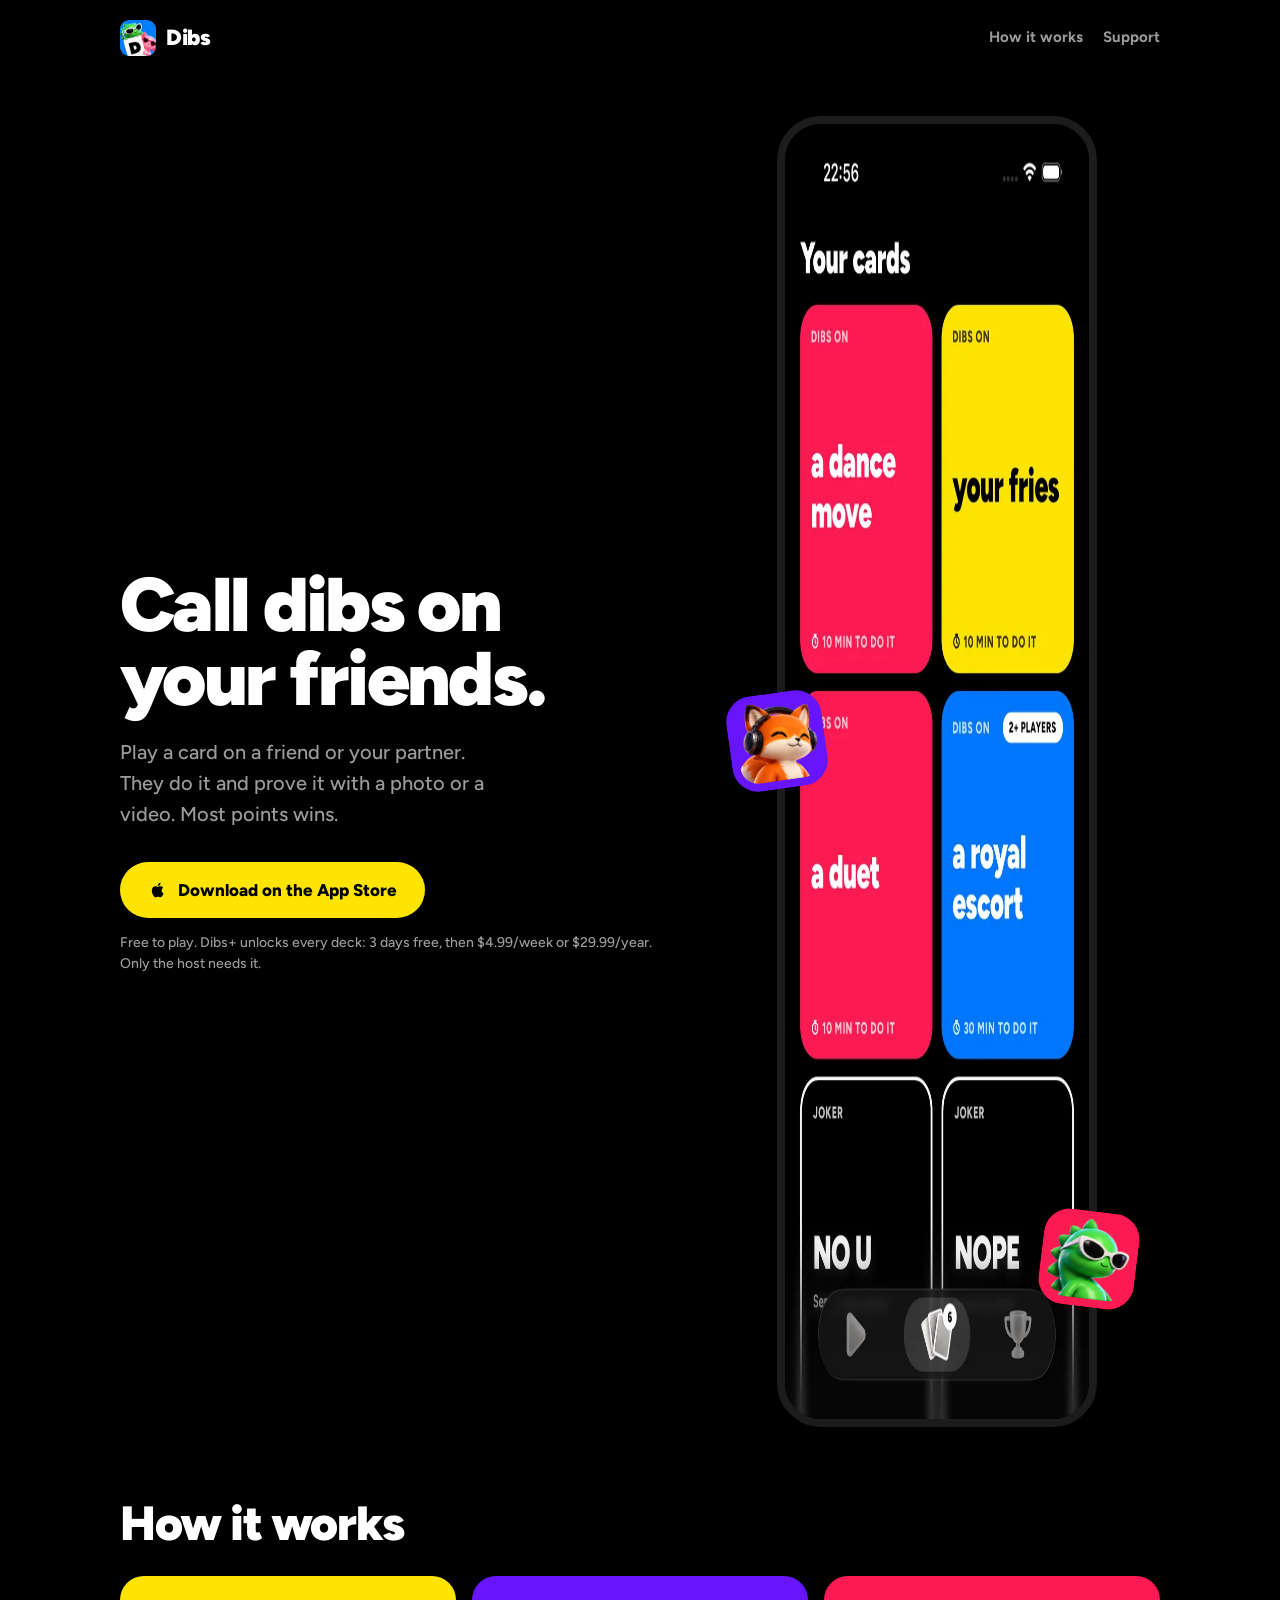
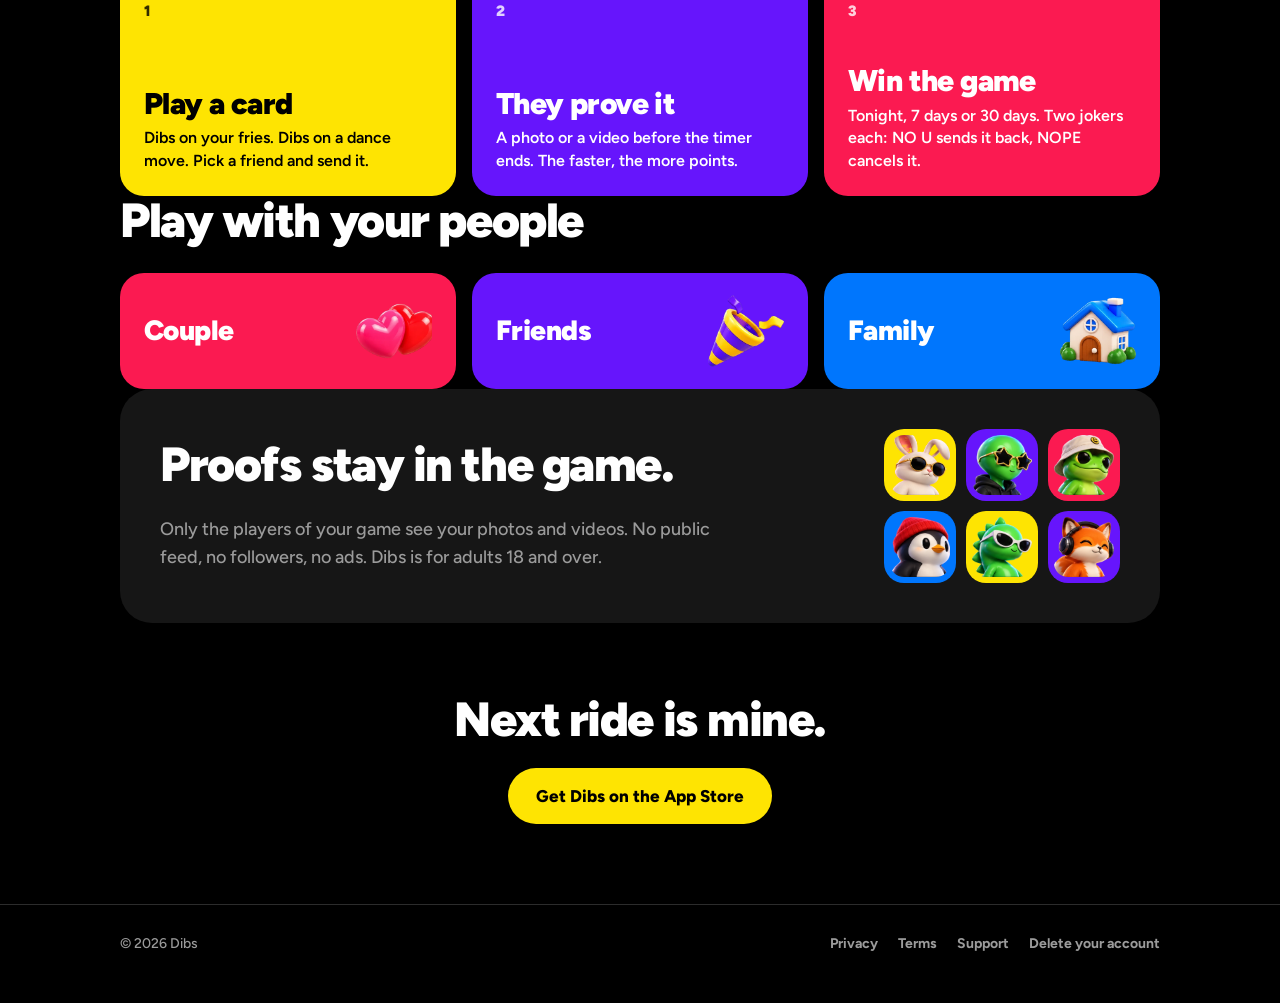
==== index.html @ 513043ce "fix: textes alignés sur l'app (âge, signalement, restauration, prix Dibs+)" ====
<!doctype html>
<html lang="en">
<head>
<meta charset="utf-8">
<meta name="viewport" content="width=device-width, initial-scale=1">
<title>Dibs: call dibs on your friends</title>
<meta name="description" content="Dibs is a card game you play on your friends or your partner. Play a card, they do it and prove it with a photo or a video. Most points wins.">
<meta property="og:title" content="Dibs: call dibs on your friends">
<meta property="og:description" content="Play a card on a friend. They do it and prove it on video. Most points wins.">
<meta property="og:image" content="/img/icon-512.webp">
<meta name="theme-color" content="#000000">
<meta name="apple-itunes-app" content="app-id=6818491717">
<link rel="icon" href="/img/favicon-32.png" sizes="32x32">
<link rel="apple-touch-icon" href="/img/apple-touch-icon.png">
<link rel="preconnect" href="https://fonts.googleapis.com">
<link rel="preconnect" href="https://fonts.gstatic.com" crossorigin>
<link href="https://fonts.googleapis.com/css2?family=Figtree:wght@500;600;700;800;900&display=swap" rel="stylesheet">
<link rel="stylesheet" href="/styles.css">
</head>
<body>
<header class="wrap top">
  <a class="brand" href="/"><img src="/img/icon-192.png" alt="">Dibs</a>
  <nav><a href="#how">How it works</a><a href="/support">Support</a></nav>
</header>

<main>
  <div class="wrap hero">
    <div>
      <h1>Call dibs on your friends.</h1>
      <p class="lead">Play a card on a friend or your partner. They do it and prove it with a photo or a video. Most points wins.</p>
      <a class="pill" href="https://apps.apple.com/app/id6818491717">
        <svg viewBox="0 0 24 24" fill="currentColor" aria-hidden="true"><path d="M16.37 12.6c-.02-2.2 1.8-3.26 1.88-3.31-1.03-1.5-2.62-1.7-3.18-1.73-1.35-.14-2.64.8-3.33.8-.69 0-1.74-.78-2.86-.76-1.47.02-2.83.86-3.59 2.17-1.53 2.66-.39 6.6 1.1 8.75.73 1.05 1.6 2.24 2.73 2.2 1.1-.04 1.51-.71 2.84-.71 1.32 0 1.7.71 2.86.69 1.18-.02 1.93-1.07 2.65-2.13.84-1.22 1.18-2.4 1.2-2.46-.03-.01-2.3-.88-2.3-3.5ZM14.2 6.13c.6-.73 1-1.74.9-2.75-.86.04-1.91.58-2.53 1.3-.55.64-1.04 1.67-.91 2.66.96.07 1.94-.49 2.54-1.21Z"/></svg>
        Download on the App Store
      </a>
      <p class="small">Free to play. Dibs+ unlocks every deck: 3 days free, then $4.99/week or $29.99/year. Only the host needs it.</p>
    </div>
    <div class="phone">
      <img class="screen" src="/img/app-cards.webp" width="603" height="1311" alt="The Your cards screen of Dibs, with colorful cards like Dibs on a dance move and Dibs on your fries">
      <img class="sticker s1" src="/img/renard.webp" alt="">
      <img class="sticker s2" src="/img/dino.webp" alt="">
    </div>
  </div>

  <section id="how" class="wrap">
    <h2>How it works</h2>
    <div class="steps">
      <div class="tile y"><span class="n">1</span><div><h3>Play a card</h3><p>Dibs on your fries. Dibs on a dance move. Pick a friend and send it.</p></div></div>
      <div class="tile v"><span class="n">2</span><div><h3>They prove it</h3><p>A photo or a video before the timer ends. The faster, the more points.</p></div></div>
      <div class="tile p"><span class="n">3</span><div><h3>Win the game</h3><p>Tonight, 7 days or 30 days. Two jokers each: NO U sends it back, NOPE cancels it.</p></div></div>
    </div>
  </section>

  <section class="wrap">
    <h2>Play with your people</h2>
    <div class="groups">
      <div class="group p"><span>Couple</span><img src="/img/couple.webp" alt=""></div>
      <div class="group v"><span>Friends</span><img src="/img/friends.webp" alt=""></div>
      <div class="group b"><span>Family</span><img src="/img/family.webp" alt=""></div>
    </div>
  </section>

  <section class="wrap">
    <div class="promise">
      <div>
        <h2>Proofs stay in the game.</h2>
        <p>Only the players of your game see your photos and videos. No public feed, no followers, no ads. Dibs is for adults 18 and over.</p>
      </div>
      <div class="avatars" aria-hidden="true">
        <img class="y" src="/img/lapin.webp" alt=""><img class="v" src="/img/alien.webp" alt=""><img class="p" src="/img/grenouille.webp" alt="">
        <img class="b" src="/img/pingouin.webp" alt=""><img class="y" src="/img/dino.webp" alt=""><img class="v" src="/img/renard.webp" alt="">
      </div>
    </div>
  </section>

  <section class="wrap cta">
    <h2>Next ride is mine.</h2>
    <a class="pill" href="https://apps.apple.com/app/id6818491717">Get Dibs on the App Store</a>
  </section>
</main>

<footer>
  <div class="wrap">
    <span>&copy; 2026 Dibs</span>
    <nav><a href="/privacy">Privacy</a><a href="/terms">Terms</a><a href="/support">Support</a><a href="/delete-account">Delete your account</a></nav>
  </div>
</footer>
</body>
</html>
---- styles.css ----
/* Couleurs et échelle reprises de l'app (app/src/ui/theme.ts). */
:root {
  --yellow: #FEE402; --violet: #6615FC; --pink: #FB1A51; --blue: #0076FD;
  --bg: #000000; --surface: #161616; --surface2: #232323; --line: #2C2C2C;
  --text: #FFFFFF; --text2: #9B9B9B;
  --radius: 24px;
  color-scheme: dark;
}
@media (prefers-color-scheme: light) {
  .doc { --bg: #FFFFFF; --surface: #F2F2F4; --surface2: #E8E8EC; --line: #E2E2E6; --text: #000000; --text2: #6E6E73; color-scheme: light; }
}

* { box-sizing: border-box; margin: 0; }
html { -webkit-text-size-adjust: 100%; }
body {
  background: var(--bg); color: var(--text);
  font-family: 'Figtree', -apple-system, system-ui, sans-serif; font-weight: 500;
  font-size: 17px; line-height: 1.55; -webkit-font-smoothing: antialiased;
}
a { color: inherit; }
img { display: block; max-width: 100%; }
.wrap { max-width: 1080px; margin: 0 auto; padding: 0 20px; }

/* En-tête */
.top { display: flex; align-items: center; justify-content: space-between; padding-block: 20px; }
.brand { display: flex; align-items: center; gap: 10px; text-decoration: none; font-weight: 900; font-size: 22px; letter-spacing: -0.02em; }
.brand img { width: 36px; height: 36px; border-radius: 9px; }
.top nav { display: flex; gap: 20px; font-weight: 700; font-size: 15px; }
.top nav a { text-decoration: none; color: var(--text2); }
.top nav a:hover { color: var(--text); }

/* Bouton pilule, comme dans l'app */
.pill {
  display: inline-flex; align-items: center; justify-content: center; gap: 10px;
  height: 56px; padding: 0 28px; border-radius: 28px;
  background: var(--yellow); color: #000; font-weight: 800; font-size: 17px; text-decoration: none;
}
.pill:active { transform: scale(0.98); }
.pill svg { width: 20px; height: 20px; }

/* Accueil */
.hero { display: grid; grid-template-columns: 1.1fr 0.9fr; gap: 48px; align-items: center; padding-block: 40px 72px; }
.hero h1 { font-weight: 900; font-size: clamp(44px, 7vw, 76px); line-height: 0.98; letter-spacing: -0.035em; }
.hero p.lead { color: var(--text2); font-size: 20px; margin: 20px 0 32px; max-width: 30ch; }
.hero .small { color: var(--text2); font-size: 14px; margin-top: 14px; }
.phone { position: relative; justify-self: center; width: min(320px, 78vw); }
.phone img.screen { border-radius: 44px; border: 8px solid #1c1c1c; }
.phone .sticker { position: absolute; width: 96px; height: 96px; border-radius: 26px; padding: 8px; }
.phone .s1 { background: var(--violet); left: -48px; top: 44%; transform: rotate(-8deg); }
.phone .s2 { background: var(--pink); right: -40px; bottom: 120px; transform: rotate(7deg); }

h2 { font-weight: 900; font-size: clamp(32px, 4.5vw, 48px); line-height: 1.02; letter-spacing: -0.03em; margin-bottom: 28px; }
section { padding-block: 48px; }

.steps { display: grid; grid-template-columns: repeat(3, 1fr); gap: 16px; }
.tile { border-radius: var(--radius); padding: 24px; min-height: 220px; display: flex; flex-direction: column; justify-content: space-between; }
.tile .n { font-weight: 900; font-size: 15px; opacity: 0.8; }
.tile h3 { font-weight: 900; font-size: 30px; line-height: 1.05; letter-spacing: -0.02em; margin: 40px 0 8px; }
.tile p { font-weight: 600; font-size: 16px; line-height: 1.4; }
.y { background: var(--yellow); color: #000; }
.v { background: var(--violet); color: #fff; }
.p { background: var(--pink); color: #fff; }
.b { background: var(--blue); color: #fff; }

.groups { display: grid; grid-template-columns: repeat(3, 1fr); gap: 16px; }
.group { border-radius: var(--radius); padding: 20px 24px; display: flex; align-items: center; justify-content: space-between; min-height: 112px; }
.group span { font-weight: 900; font-size: 28px; letter-spacing: -0.02em; }
.group img { width: 76px; height: 76px; }

.promise { background: var(--surface); border-radius: 32px; padding: 40px; display: grid; grid-template-columns: 1fr auto; gap: 32px; align-items: center; }
.promise p { color: var(--text2); font-size: 18px; max-width: 46ch; }
.avatars { display: grid; grid-template-columns: repeat(3, 72px); gap: 10px; }
.avatars img { width: 72px; height: 72px; border-radius: 20px; padding: 6px; }

.cta { text-align: center; padding-block: 72px 40px; }
.cta h2 { margin-bottom: 24px; }

footer { border-top: 1px solid var(--line); padding: 28px 0 48px; margin-top: 40px; color: var(--text2); font-size: 14px; }
footer .wrap { display: flex; flex-wrap: wrap; gap: 12px 24px; justify-content: space-between; }
footer nav { display: flex; flex-wrap: wrap; gap: 12px 20px; }
footer a { text-decoration: none; font-weight: 700; }
footer a:hover { color: var(--text); }

/* Pages de texte (confidentialité, conditions, support, suppression) */
.doc main { max-width: 720px; margin: 0 auto; padding: 24px 20px 40px; }
.doc h1 { font-weight: 900; font-size: clamp(36px, 6vw, 52px); line-height: 1; letter-spacing: -0.03em; margin: 24px 0 8px; }
.doc .meta { color: var(--text2); font-size: 15px; margin-bottom: 32px; }
.doc h2 { font-size: 24px; margin: 40px 0 12px; letter-spacing: -0.01em; }
.doc h3 { font-weight: 800; font-size: 18px; margin: 24px 0 8px; }
.doc p, .doc li { color: var(--text); }
.doc p + p { margin-top: 12px; }
.doc ul, .doc ol { padding-left: 22px; margin: 10px 0; }
.doc li + li { margin-top: 6px; }
.doc .box { background: var(--surface); border-radius: 20px; padding: 20px 22px; margin: 20px 0; }
.doc table { width: 100%; border-collapse: collapse; margin: 12px 0; font-size: 15px; }
.doc th, .doc td { text-align: left; vertical-align: top; padding: 10px 8px; border-bottom: 1px solid var(--line); }
.doc th { font-weight: 800; }
.doc .faq h3 { margin-top: 28px; }

@media (max-width: 820px) {
  .hero { grid-template-columns: 1fr; padding-block-start: 16px; gap: 40px; }
  .steps, .groups { grid-template-columns: 1fr; }
  .tile { min-height: 0; }
  .tile h3 { margin-top: 24px; }
  .promise { grid-template-columns: 1fr; padding: 28px 24px; }
  .phone .s1 { left: -24px; } .phone .s2 { right: -16px; }
  .top nav { gap: 14px; }
}
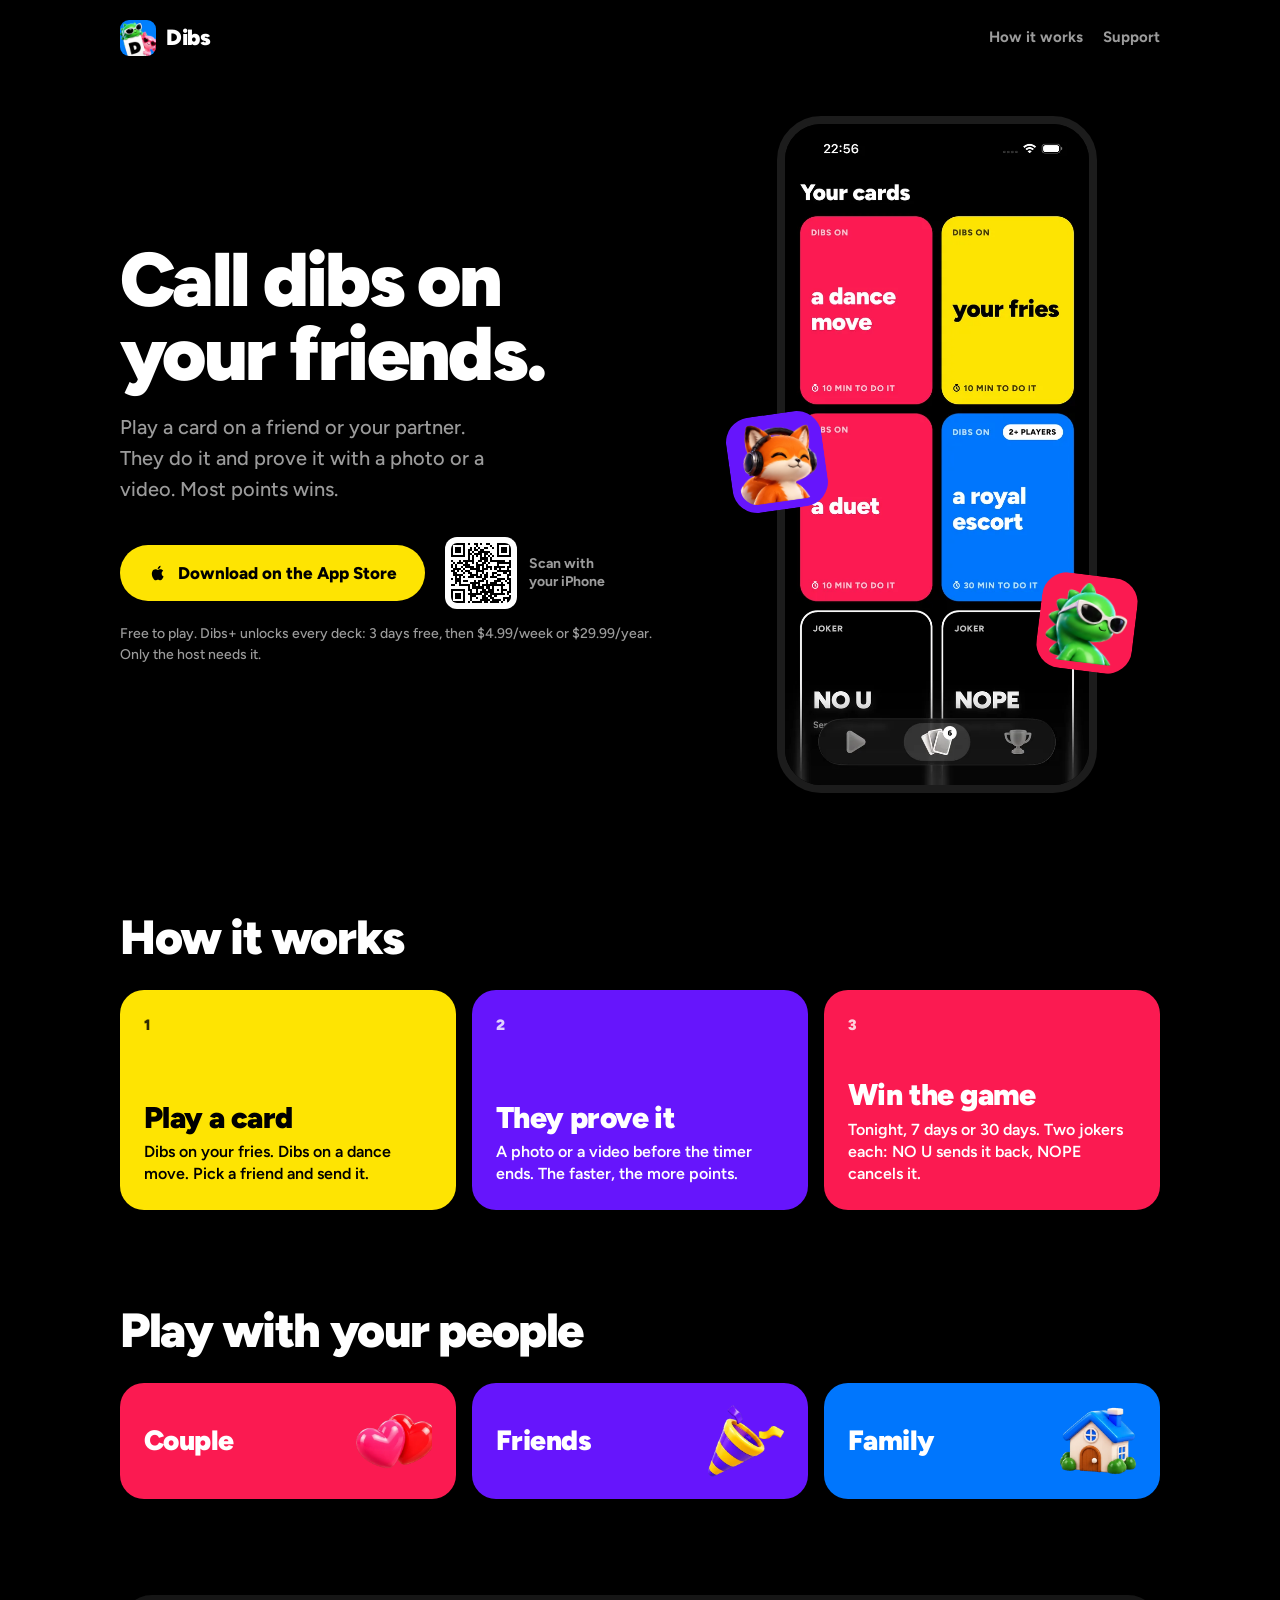
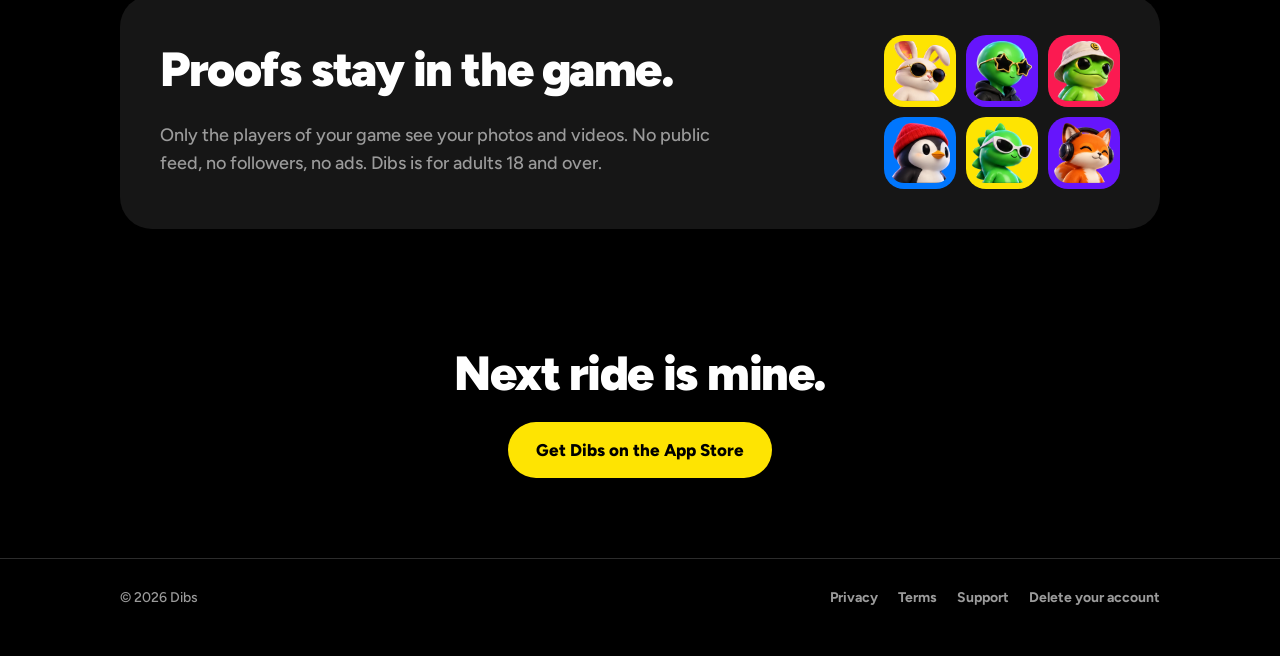
==== commit dd663171: "feat: site sur Vercel, lien /app qui envoie chaque téléphone sur son store, invitation /j/CODE qui o" ====
--- a/index.html
+++ b/index.html
@@ -10,17 +10,18 @@
 <meta property="og:image" content="/img/icon-512.webp">
 <meta name="theme-color" content="#000000">
 <meta name="apple-itunes-app" content="app-id=6818491717">
-<link rel="icon" href="/img/favicon-32.png" sizes="32x32">
-<link rel="apple-touch-icon" href="/img/apple-touch-icon.png">
+<link rel="icon" href="img/favicon-32.png" sizes="32x32">
+<link rel="apple-touch-icon" href="img/apple-touch-icon.png">
 <link rel="preconnect" href="https://fonts.googleapis.com">
 <link rel="preconnect" href="https://fonts.gstatic.com" crossorigin>
 <link href="https://fonts.googleapis.com/css2?family=Figtree:wght@500;600;700;800;900&display=swap" rel="stylesheet">
-<link rel="stylesheet" href="/styles.css">
+<link rel="stylesheet" href="styles.css">
+<script src="go.js"></script>
 </head>
 <body>
 <header class="wrap top">
-  <a class="brand" href="/"><img src="/img/icon-192.png" alt="">Dibs</a>
-  <nav><a href="#how">How it works</a><a href="/support">Support</a></nav>
+  <a class="brand" href="./"><img src="img/icon-192.png" alt="">Dibs</a>
+  <nav><a href="#how">How it works</a><a href="support">Support</a></nav>
 </header>
 
 <main>
@@ -28,16 +29,19 @@
     <div>
       <h1>Call dibs on your friends.</h1>
       <p class="lead">Play a card on a friend or your partner. They do it and prove it with a photo or a video. Most points wins.</p>
-      <a class="pill" href="https://apps.apple.com/app/id6818491717">
+      <div class="ctas">
+        <a class="pill get" href="app?s=site">
         <svg viewBox="0 0 24 24" fill="currentColor" aria-hidden="true"><path d="M16.37 12.6c-.02-2.2 1.8-3.26 1.88-3.31-1.03-1.5-2.62-1.7-3.18-1.73-1.35-.14-2.64.8-3.33.8-.69 0-1.74-.78-2.86-.76-1.47.02-2.83.86-3.59 2.17-1.53 2.66-.39 6.6 1.1 8.75.73 1.05 1.6 2.24 2.73 2.2 1.1-.04 1.51-.71 2.84-.71 1.32 0 1.7.71 2.86.69 1.18-.02 1.93-1.07 2.65-2.13.84-1.22 1.18-2.4 1.2-2.46-.03-.01-2.3-.88-2.3-3.5ZM14.2 6.13c.6-.73 1-1.74.9-2.75-.86.04-1.91.58-2.53 1.3-.55.64-1.04 1.67-.91 2.66.96.07 1.94-.49 2.54-1.21Z"/></svg>
-        Download on the App Store
-      </a>
+          <span>Download on the App Store</span>
+        </a>
+        <div class="hero-qr"><img src="img/qr-app.svg" alt="QR code to get Dibs on your iPhone">Scan with<br>your iPhone</div>
+      </div>
       <p class="small">Free to play. Dibs+ unlocks every deck: 3 days free, then $4.99/week or $29.99/year. Only the host needs it.</p>
     </div>
     <div class="phone">
-      <img class="screen" src="/img/app-cards.webp" width="603" height="1311" alt="The Your cards screen of Dibs, with colorful cards like Dibs on a dance move and Dibs on your fries">
-      <img class="sticker s1" src="/img/renard.webp" alt="">
-      <img class="sticker s2" src="/img/dino.webp" alt="">
+      <img class="screen" src="img/app-cards.webp" width="603" height="1311" alt="The Your cards screen of Dibs, with colorful cards like Dibs on a dance move and Dibs on your fries">
+      <img class="sticker s1" src="img/renard.webp" alt="">
+      <img class="sticker s2" src="img/dino.webp" alt="">
     </div>
   </div>
 
@@ -53,9 +57,9 @@
   <section class="wrap">
     <h2>Play with your people</h2>
     <div class="groups">
-      <div class="group p"><span>Couple</span><img src="/img/couple.webp" alt=""></div>
-      <div class="group v"><span>Friends</span><img src="/img/friends.webp" alt=""></div>
-      <div class="group b"><span>Family</span><img src="/img/family.webp" alt=""></div>
+      <div class="group p"><span>Couple</span><img src="img/couple.webp" alt=""></div>
+      <div class="group v"><span>Friends</span><img src="img/friends.webp" alt=""></div>
+      <div class="group b"><span>Family</span><img src="img/family.webp" alt=""></div>
     </div>
   </section>
 
@@ -66,23 +70,29 @@
         <p>Only the players of your game see your photos and videos. No public feed, no followers, no ads. Dibs is for adults 18 and over.</p>
       </div>
       <div class="avatars" aria-hidden="true">
-        <img class="y" src="/img/lapin.webp" alt=""><img class="v" src="/img/alien.webp" alt=""><img class="p" src="/img/grenouille.webp" alt="">
-        <img class="b" src="/img/pingouin.webp" alt=""><img class="y" src="/img/dino.webp" alt=""><img class="v" src="/img/renard.webp" alt="">
+        <img class="y" src="img/lapin.webp" alt=""><img class="v" src="img/alien.webp" alt=""><img class="p" src="img/grenouille.webp" alt="">
+        <img class="b" src="img/pingouin.webp" alt=""><img class="y" src="img/dino.webp" alt=""><img class="v" src="img/renard.webp" alt="">
       </div>
     </div>
   </section>
 
   <section class="wrap cta">
     <h2>Next ride is mine.</h2>
-    <a class="pill" href="https://apps.apple.com/app/id6818491717">Get Dibs on the App Store</a>
+    <a class="pill get" href="app?s=site-bottom"><span>Get Dibs on the App Store</span></a>
   </section>
 </main>
 
 <footer>
   <div class="wrap">
     <span>&copy; 2026 Dibs</span>
-    <nav><a href="/privacy">Privacy</a><a href="/terms">Terms</a><a href="/support">Support</a><a href="/delete-account">Delete your account</a></nav>
+    <nav><a href="privacy">Privacy</a><a href="terms">Terms</a><a href="support">Support</a><a href="delete-account">Delete your account</a></nav>
   </div>
 </footer>
+<script>
+  DIBS.track('site_viewed');
+  if (DIBS.platform === 'android' && !DIBS.android) {
+    document.querySelectorAll('.pill.get span').forEach(function (e) { e.textContent = 'On iPhone now, Android soon'; });
+  }
+</script>
 </body>
 </html>
--- a/styles.css
+++ b/styles.css
@@ -19,7 +19,7 @@
 }
 a { color: inherit; }
 img { display: block; max-width: 100%; }
-.wrap { max-width: 1080px; margin: 0 auto; padding: 0 20px; }
+.wrap { max-width: 1080px; margin: 0 auto; padding-inline: 20px; }
 
 /* En-tête */
 .top { display: flex; align-items: center; justify-content: space-between; padding-block: 20px; }
@@ -43,11 +43,18 @@
 .hero h1 { font-weight: 900; font-size: clamp(44px, 7vw, 76px); line-height: 0.98; letter-spacing: -0.035em; }
 .hero p.lead { color: var(--text2); font-size: 20px; margin: 20px 0 32px; max-width: 30ch; }
 .hero .small { color: var(--text2); font-size: 14px; margin-top: 14px; }
-.phone { position: relative; justify-self: center; width: min(320px, 78vw); }
-.phone img.screen { border-radius: 44px; border: 8px solid #1c1c1c; }
-.phone .sticker { position: absolute; width: 96px; height: 96px; border-radius: 26px; padding: 8px; }
-.phone .s1 { background: var(--violet); left: -48px; top: 44%; transform: rotate(-8deg); }
-.phone .s2 { background: var(--pink); right: -40px; bottom: 120px; transform: rotate(7deg); }
+/* Le téléphone tient dans la hauteur de l'écran (capture 603 x 1311) : le bouton reste visible sur un portable. */
+.phone { position: relative; justify-self: center; width: min(320px, 78vw, calc((100svh - 150px) * 0.45)); }
+.phone img.screen { width: 100%; height: auto; border-radius: 44px; border: 8px solid #1c1c1c; }
+.phone .sticker { position: absolute; width: 30%; height: auto; aspect-ratio: 1; border-radius: 26%; padding: 2.5%; }
+.phone .s1 { background: var(--violet); left: -15%; top: 44%; transform: rotate(-8deg); }
+.phone .s2 { background: var(--pink); right: -12%; bottom: 18%; transform: rotate(7deg); }
+
+.hero .ctas { display: flex; align-items: center; gap: 20px; flex-wrap: wrap; }
+.hero-qr { display: flex; align-items: center; gap: 12px; color: var(--text2); font-size: 14px; font-weight: 700; line-height: 1.3; }
+.hero-qr img { width: 72px; height: 72px; background: #fff; padding: 6px; border-radius: 12px; }
+/* Un QR ne sert qu'à l'écran d'un ordinateur : masqué sur téléphone et tablette. */
+@media (hover: none), (pointer: coarse) { .hero-qr { display: none; } }
 
 h2 { font-weight: 900; font-size: clamp(32px, 4.5vw, 48px); line-height: 1.02; letter-spacing: -0.03em; margin-bottom: 28px; }
 section { padding-block: 48px; }
@@ -81,6 +88,16 @@
 footer a { text-decoration: none; font-weight: 700; }
 footer a:hover { color: var(--text); }
 
+/* Pages courtes centrées (invitation, redirection vers le store) */
+.center { max-width: 440px; margin: 0 auto; padding: 24px 20px 48px; text-align: center; display: flex; flex-direction: column; align-items: center; }
+.center h1 { font-weight: 900; font-size: clamp(36px, 11vw, 44px); line-height: 1; letter-spacing: -0.03em; }
+.center .lead { color: var(--text2); font-size: 18px; margin: 12px 0 28px; }
+.avatars-row { display: flex; justify-content: center; gap: 10px; margin: 16px 0 28px; }
+.avatars-row img { width: 64px; height: 64px; border-radius: 18px; padding: 6px; }
+.qr { display: flex; flex-direction: column; align-items: center; gap: 12px; margin: 8px 0 24px; color: var(--text2); font-weight: 700; font-size: 15px; }
+.qr img { background: #fff; padding: 12px; border-radius: 20px; box-sizing: content-box; }
+[hidden] { display: none !important; }
+
 /* Pages de texte (confidentialité, conditions, support, suppression) */
 .doc main { max-width: 720px; margin: 0 auto; padding: 24px 20px 40px; }
 .doc h1 { font-weight: 900; font-size: clamp(36px, 6vw, 52px); line-height: 1; letter-spacing: -0.03em; margin: 24px 0 8px; }
@@ -103,6 +120,8 @@
   .tile { min-height: 0; }
   .tile h3 { margin-top: 24px; }
   .promise { grid-template-columns: 1fr; padding: 28px 24px; }
-  .phone .s1 { left: -24px; } .phone .s2 { right: -16px; }
+  .phone { width: min(300px, 72vw); }
+  .phone .s1 { left: -8%; } .phone .s2 { right: -6%; }
+  .hero-qr { display: none; }
   .top nav { gap: 14px; }
 }
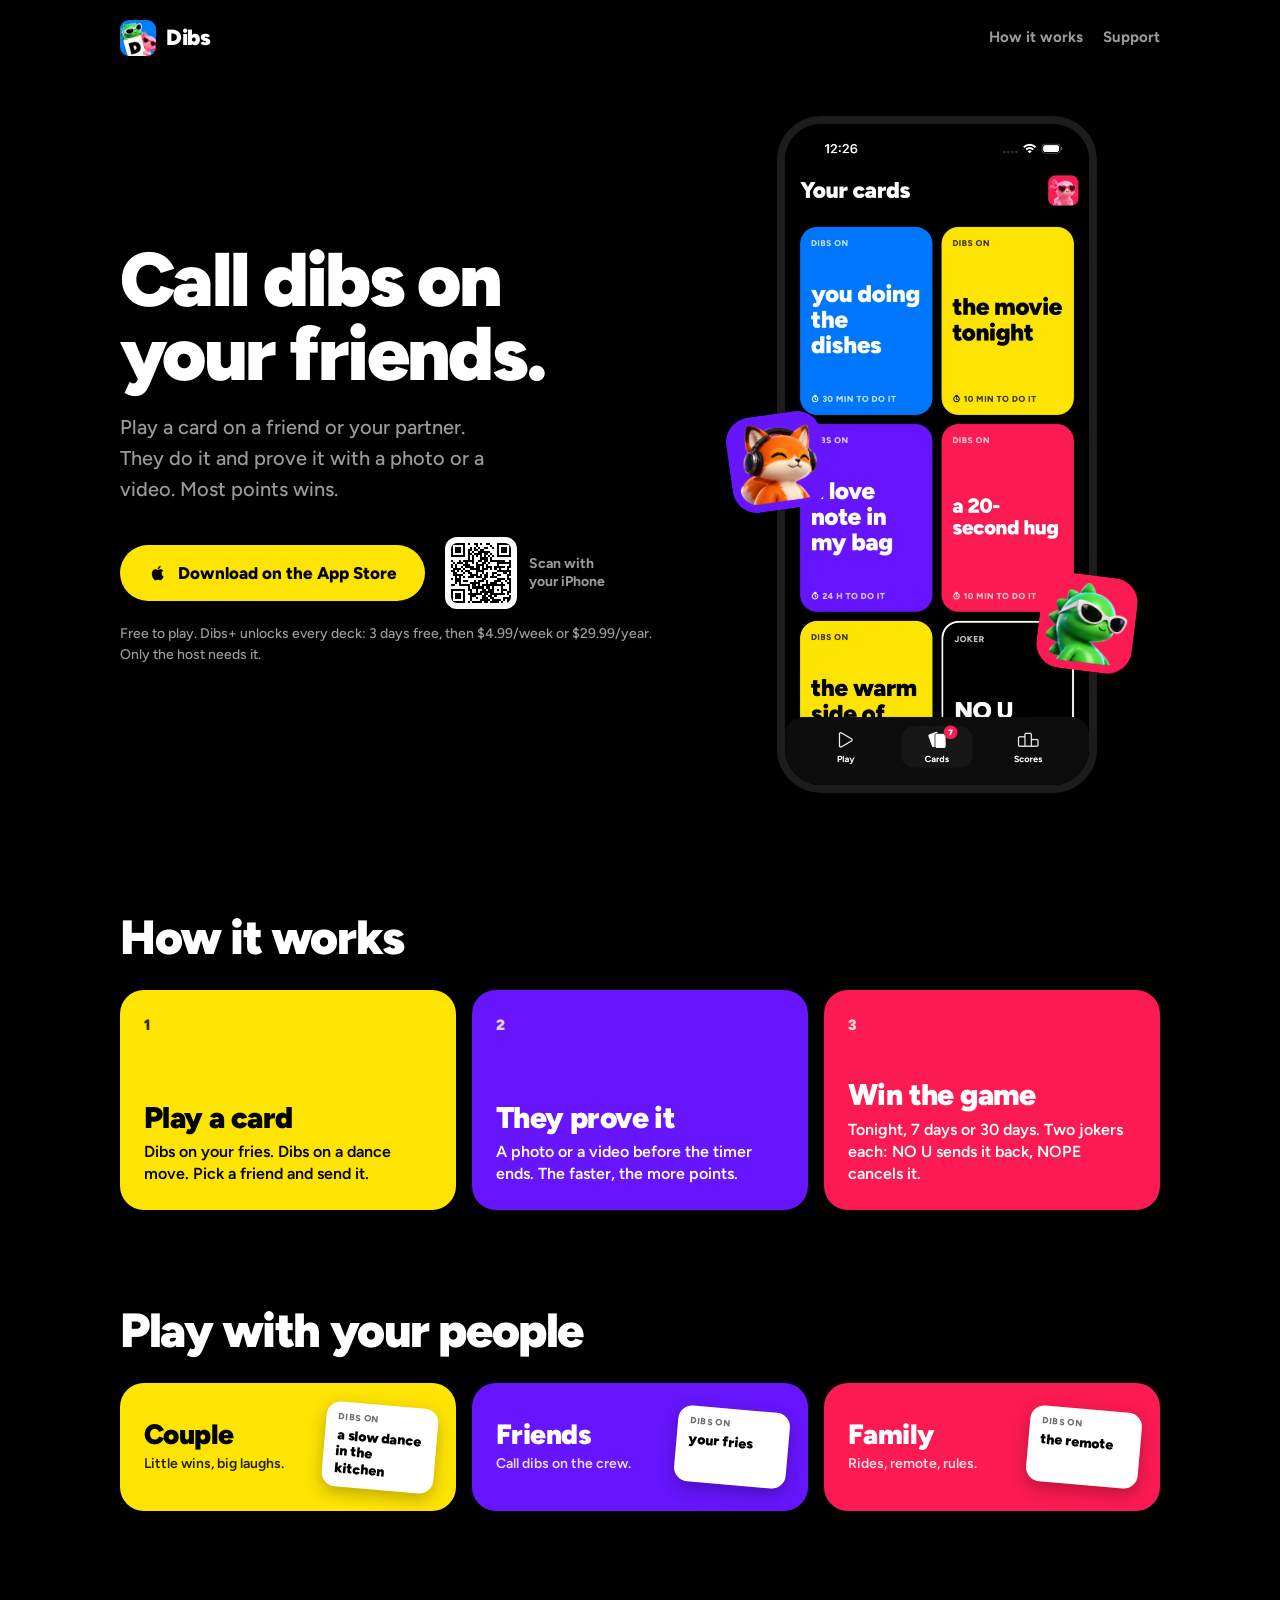
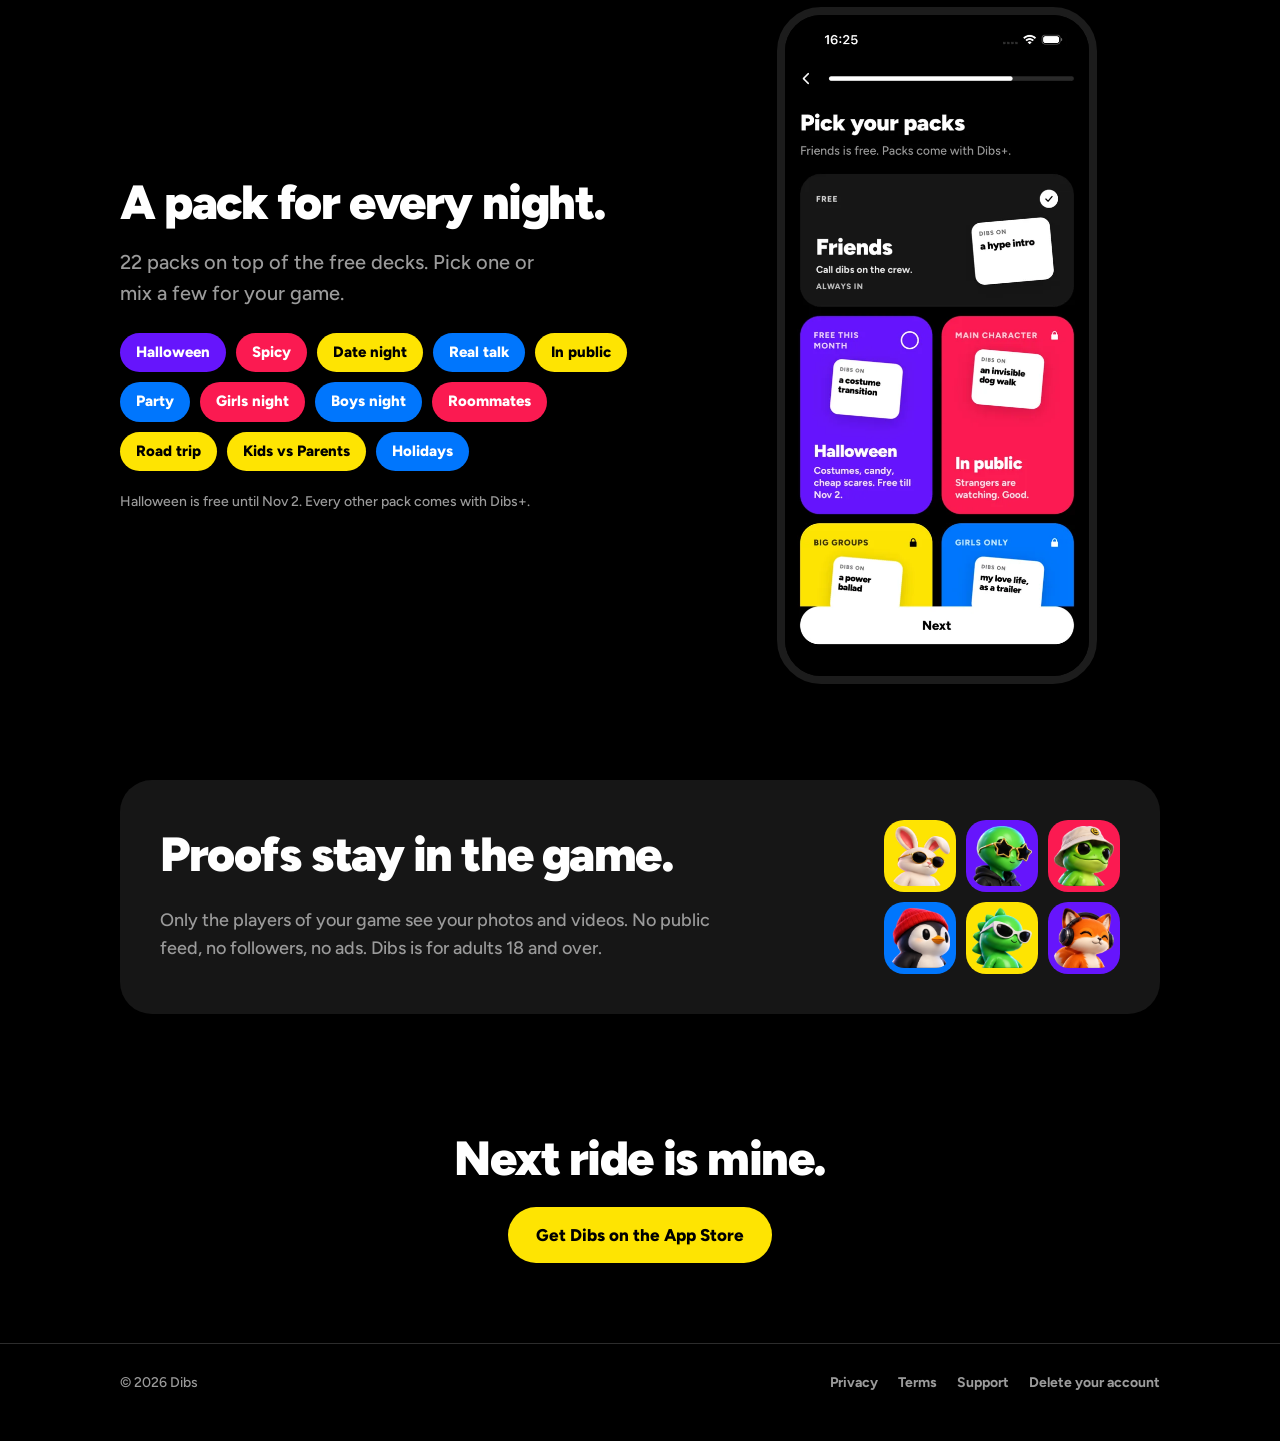
==== commit de795b18: "feat: visuels du site alignés sur l'app actuelle (écran Your cards du 07/10, tuiles de groupe à peti" ====
--- a/index.html
+++ b/index.html
@@ -2,6 +2,10 @@
 <html lang="en">
 <head>
 <meta charset="utf-8">
+<script>
+  // Ancienne adresse (GitHub Pages, partagée par les builds jusqu'à la 18) : même page sur le nouveau site.
+  if (location.hostname.slice(-9) === 'github.io') location.replace('https://playdibs.vercel.app' + location.pathname.replace(/^\/dibs-site/, '').replace(/\.html$/, '') + location.search);
+</script>
 <meta name="viewport" content="width=device-width, initial-scale=1">
 <title>Dibs: call dibs on your friends</title>
 <meta name="description" content="Dibs is a card game you play on your friends or your partner. Play a card, they do it and prove it with a photo or a video. Most points wins.">
@@ -39,7 +43,7 @@
       <p class="small">Free to play. Dibs+ unlocks every deck: 3 days free, then $4.99/week or $29.99/year. Only the host needs it.</p>
     </div>
     <div class="phone">
-      <img class="screen" src="img/app-cards.webp" width="603" height="1311" alt="The Your cards screen of Dibs, with colorful cards like Dibs on a dance move and Dibs on your fries">
+      <img class="screen" src="img/app-cards.webp" width="603" height="1311" alt="The Your cards screen of Dibs, with cards like Dibs on you doing the dishes and Dibs on the movie tonight">
       <img class="sticker s1" src="img/renard.webp" alt="">
       <img class="sticker s2" src="img/dino.webp" alt="">
     </div>
@@ -57,10 +61,24 @@
   <section class="wrap">
     <h2>Play with your people</h2>
     <div class="groups">
-      <div class="group p"><span>Couple</span><img src="img/couple.webp" alt=""></div>
-      <div class="group v"><span>Friends</span><img src="img/friends.webp" alt=""></div>
-      <div class="group b"><span>Family</span><img src="img/family.webp" alt=""></div>
+      <div class="group y"><div><span>Couple</span><small>Little wins, big laughs.</small></div><div class="mini"><b>DIBS ON</b>a slow dance in the kitchen</div></div>
+      <div class="group v"><div><span>Friends</span><small>Call dibs on the crew.</small></div><div class="mini"><b>DIBS ON</b>your fries</div></div>
+      <div class="group p"><div><span>Family</span><small>Rides, remote, rules.</small></div><div class="mini"><b>DIBS ON</b>the remote</div></div>
     </div>
+  </section>
+
+  <section class="wrap packs">
+    <div>
+      <h2>A pack for every night.</h2>
+      <p class="lead">22 packs on top of the free decks. Pick one or mix a few for your game.</p>
+      <div class="chips">
+        <span class="chip v">Halloween</span><span class="chip p">Spicy</span><span class="chip y">Date night</span><span class="chip b">Real talk</span>
+        <span class="chip y">In public</span><span class="chip b">Party</span><span class="chip p">Girls night</span><span class="chip b">Boys night</span>
+        <span class="chip p">Roommates</span><span class="chip y">Road trip</span><span class="chip y">Kids vs Parents</span><span class="chip b">Holidays</span>
+      </div>
+      <p class="small">Halloween is free until Nov 2. Every other pack comes with Dibs+.</p>
+    </div>
+    <div class="phone"><img class="screen" src="img/app-packs.webp" width="603" height="1311" alt="The Pick your packs screen of Dibs, with the Friends deck and the Halloween, In public, Party and Girls night packs"></div>
   </section>
 
   <section class="wrap">
--- a/styles.css
+++ b/styles.css
@@ -70,9 +70,18 @@
 .b { background: var(--blue); color: #fff; }
 
 .groups { display: grid; grid-template-columns: repeat(3, 1fr); gap: 16px; }
-.group { border-radius: var(--radius); padding: 20px 24px; display: flex; align-items: center; justify-content: space-between; min-height: 112px; }
-.group span { font-weight: 900; font-size: 28px; letter-spacing: -0.02em; }
-.group img { width: 76px; height: 76px; }
+.group { border-radius: var(--radius); padding: 20px 20px 20px 24px; display: flex; align-items: center; justify-content: space-between; gap: 12px; min-height: 128px; }
+.group span { display: block; font-weight: 900; font-size: 28px; letter-spacing: -0.02em; line-height: 1.1; }
+.group small { display: block; font-weight: 600; font-size: 14px; opacity: 0.85; margin-top: 4px; }
+/* Petite carte blanche, comme les tuiles de groupe de l'app. */
+.mini { flex: none; width: 112px; min-height: 76px; background: #fff; color: #000; border-radius: 14px; padding: 10px 12px; transform: rotate(5deg); font-weight: 900; font-size: 14px; line-height: 1.15; box-shadow: 0 6px 16px rgba(0,0,0,0.25); }
+.mini b { display: block; font-weight: 800; font-size: 9px; letter-spacing: 0.08em; color: #6E6E73; margin-bottom: 6px; }
+
+.packs { display: grid; grid-template-columns: 1.1fr 0.9fr; gap: 48px; align-items: center; }
+.packs .lead { color: var(--text2); font-size: 20px; margin: -8px 0 24px; max-width: 32ch; }
+.packs .small { color: var(--text2); font-size: 14px; margin-top: 20px; }
+.chips { display: flex; flex-wrap: wrap; gap: 10px; max-width: 520px; }
+.chip { border-radius: 999px; padding: 8px 16px; font-weight: 800; font-size: 15px; }
 
 .promise { background: var(--surface); border-radius: 32px; padding: 40px; display: grid; grid-template-columns: 1fr auto; gap: 32px; align-items: center; }
 .promise p { color: var(--text2); font-size: 18px; max-width: 46ch; }
@@ -116,7 +125,8 @@
 
 @media (max-width: 820px) {
   .hero { grid-template-columns: 1fr; padding-block-start: 16px; gap: 40px; }
-  .steps, .groups { grid-template-columns: 1fr; }
+  .steps, .groups, .packs { grid-template-columns: 1fr; }
+  .packs { gap: 32px; }
   .tile { min-height: 0; }
   .tile h3 { margin-top: 24px; }
   .promise { grid-template-columns: 1fr; padding: 28px 24px; }
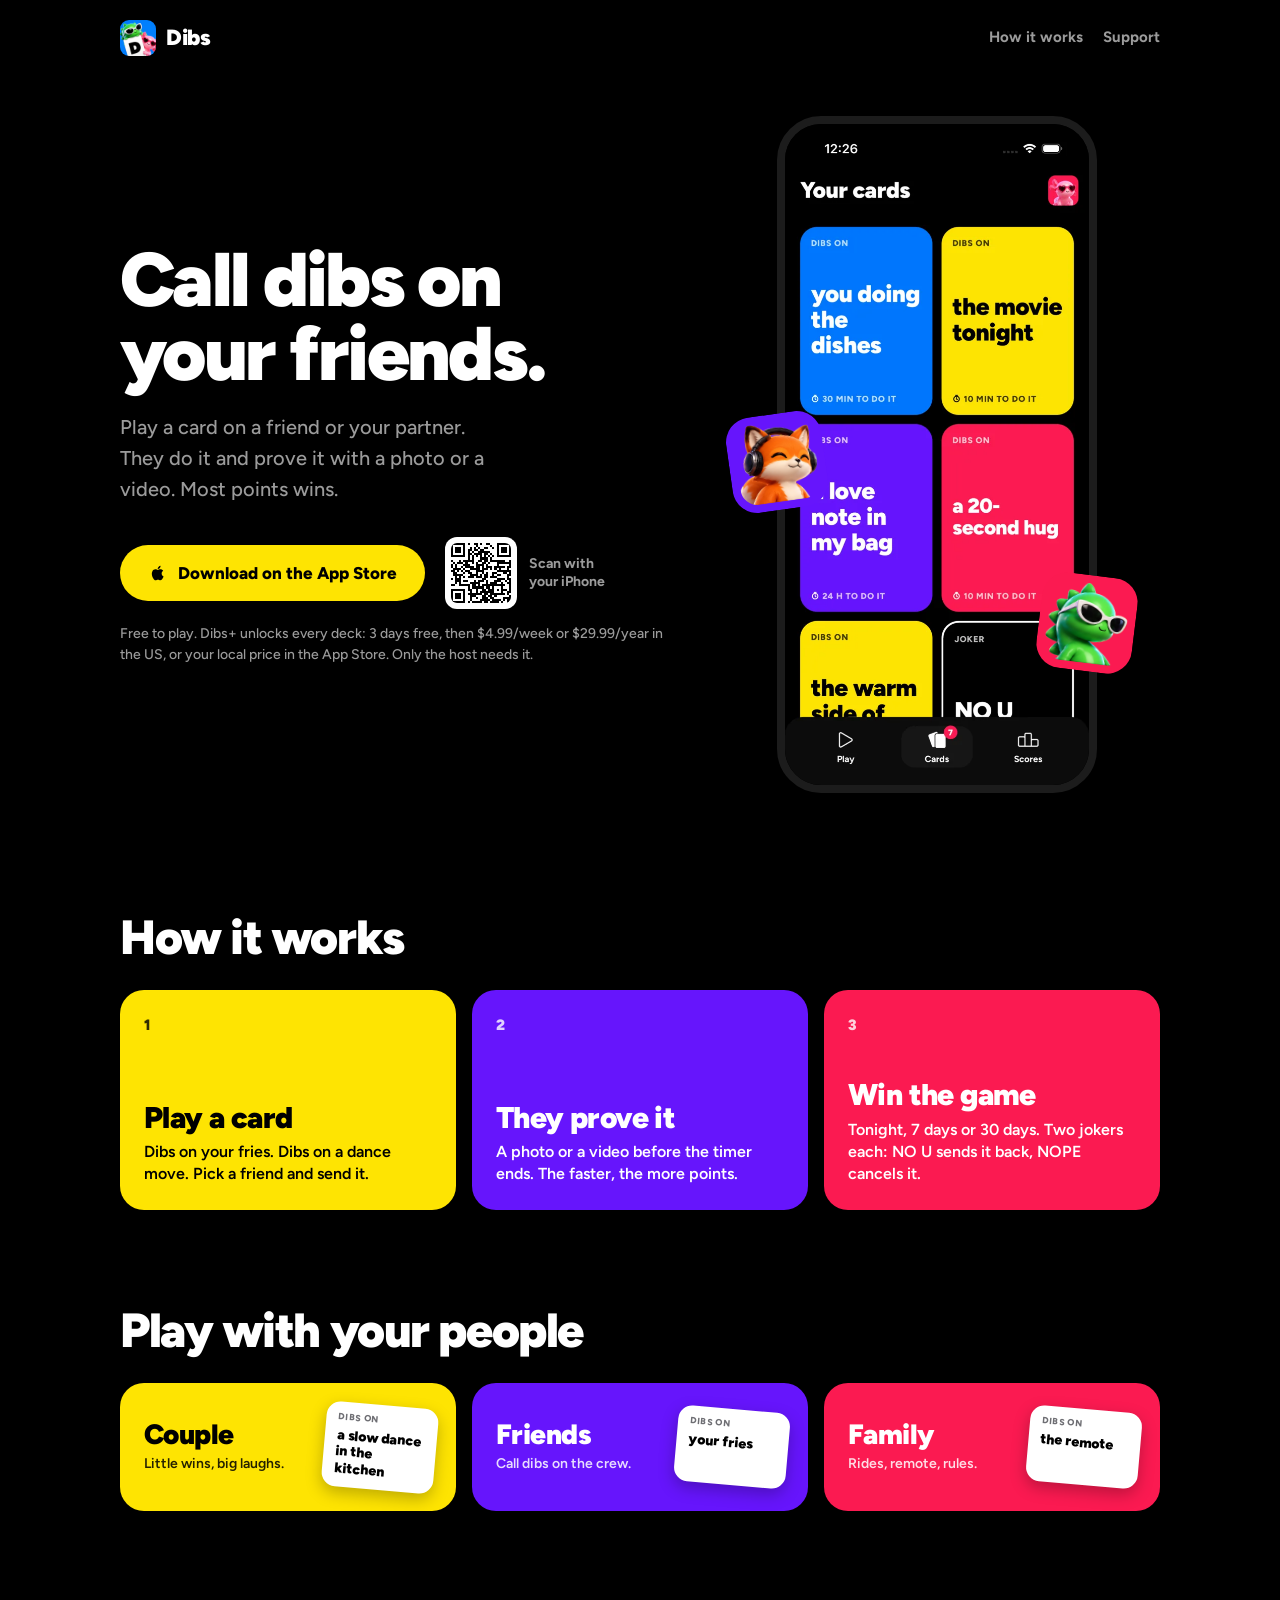
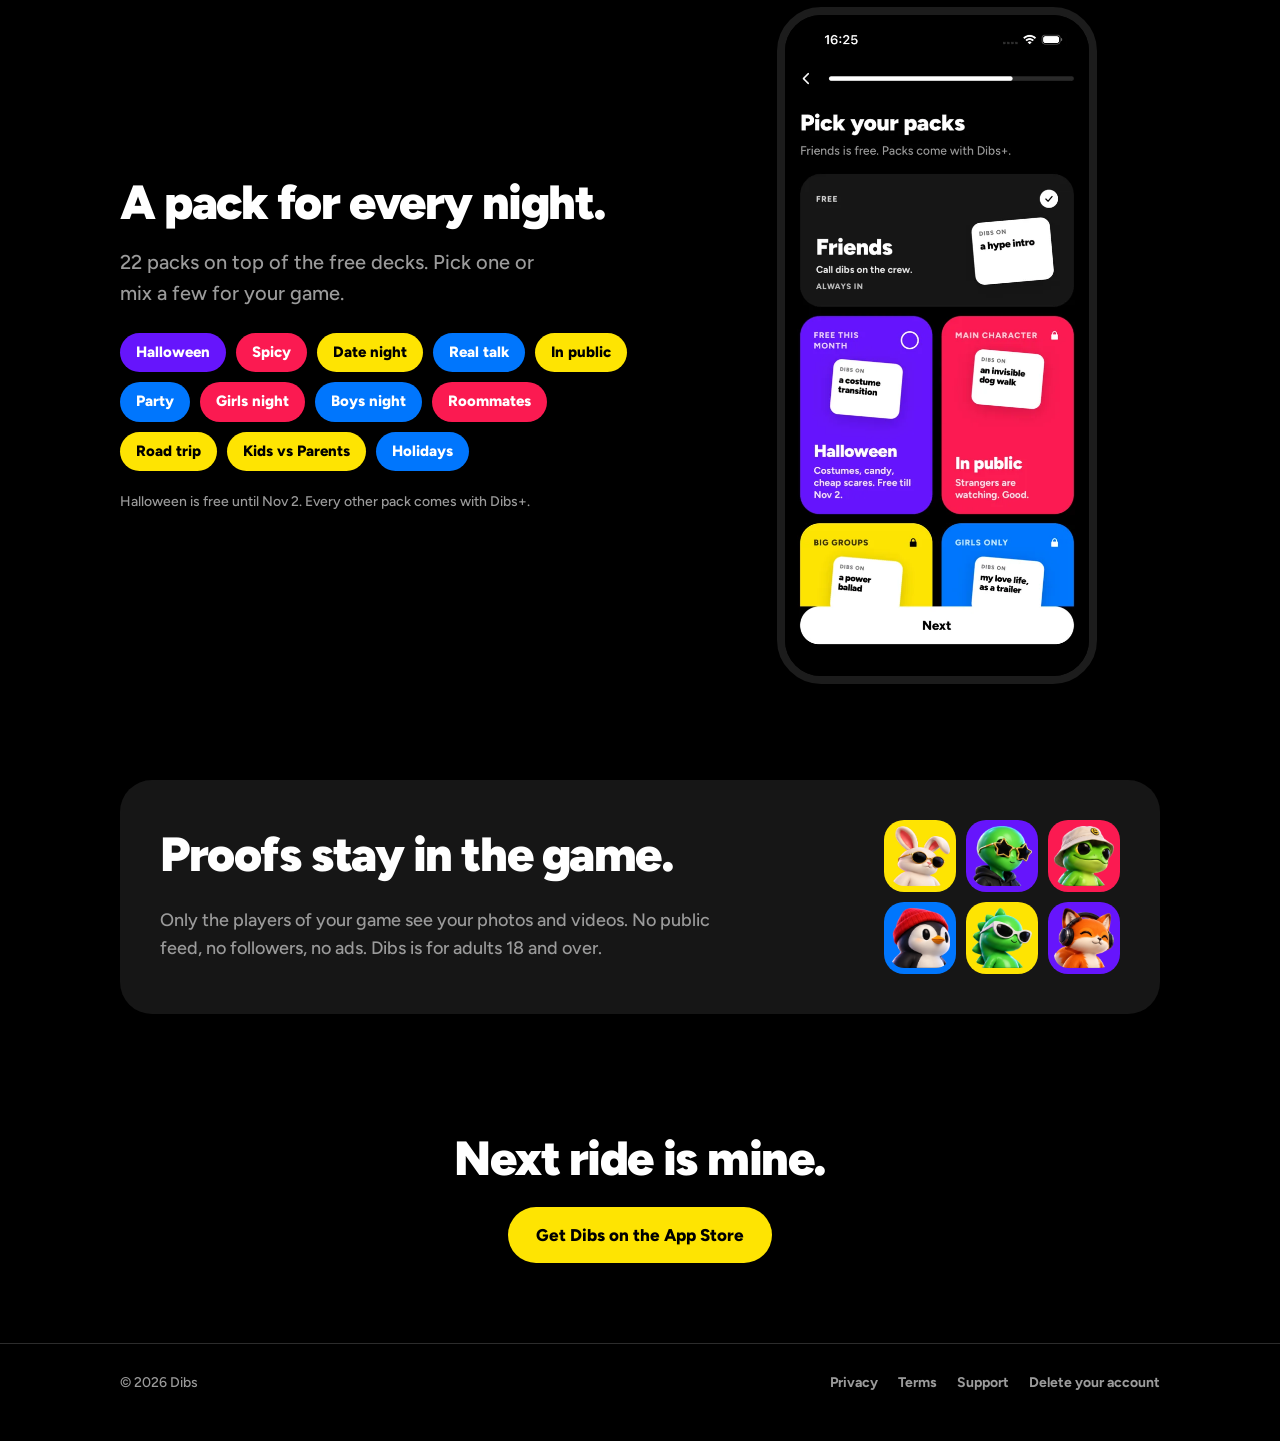
==== commit d1355fab: "fix: prix du site comme les conditions, prix US ou prix local de l'App Store" ====
--- a/index.html
+++ b/index.html
@@ -40,7 +40,7 @@
         </a>
         <div class="hero-qr"><img src="img/qr-app.svg" alt="QR code to get Dibs on your iPhone">Scan with<br>your iPhone</div>
       </div>
-      <p class="small">Free to play. Dibs+ unlocks every deck: 3 days free, then $4.99/week or $29.99/year. Only the host needs it.</p>
+      <p class="small">Free to play. Dibs+ unlocks every deck: 3 days free, then $4.99/week or $29.99/year in the US, or your local price in the App Store. Only the host needs it.</p>
     </div>
     <div class="phone">
       <img class="screen" src="img/app-cards.webp" width="603" height="1311" alt="The Your cards screen of Dibs, with cards like Dibs on you doing the dishes and Dibs on the movie tonight">
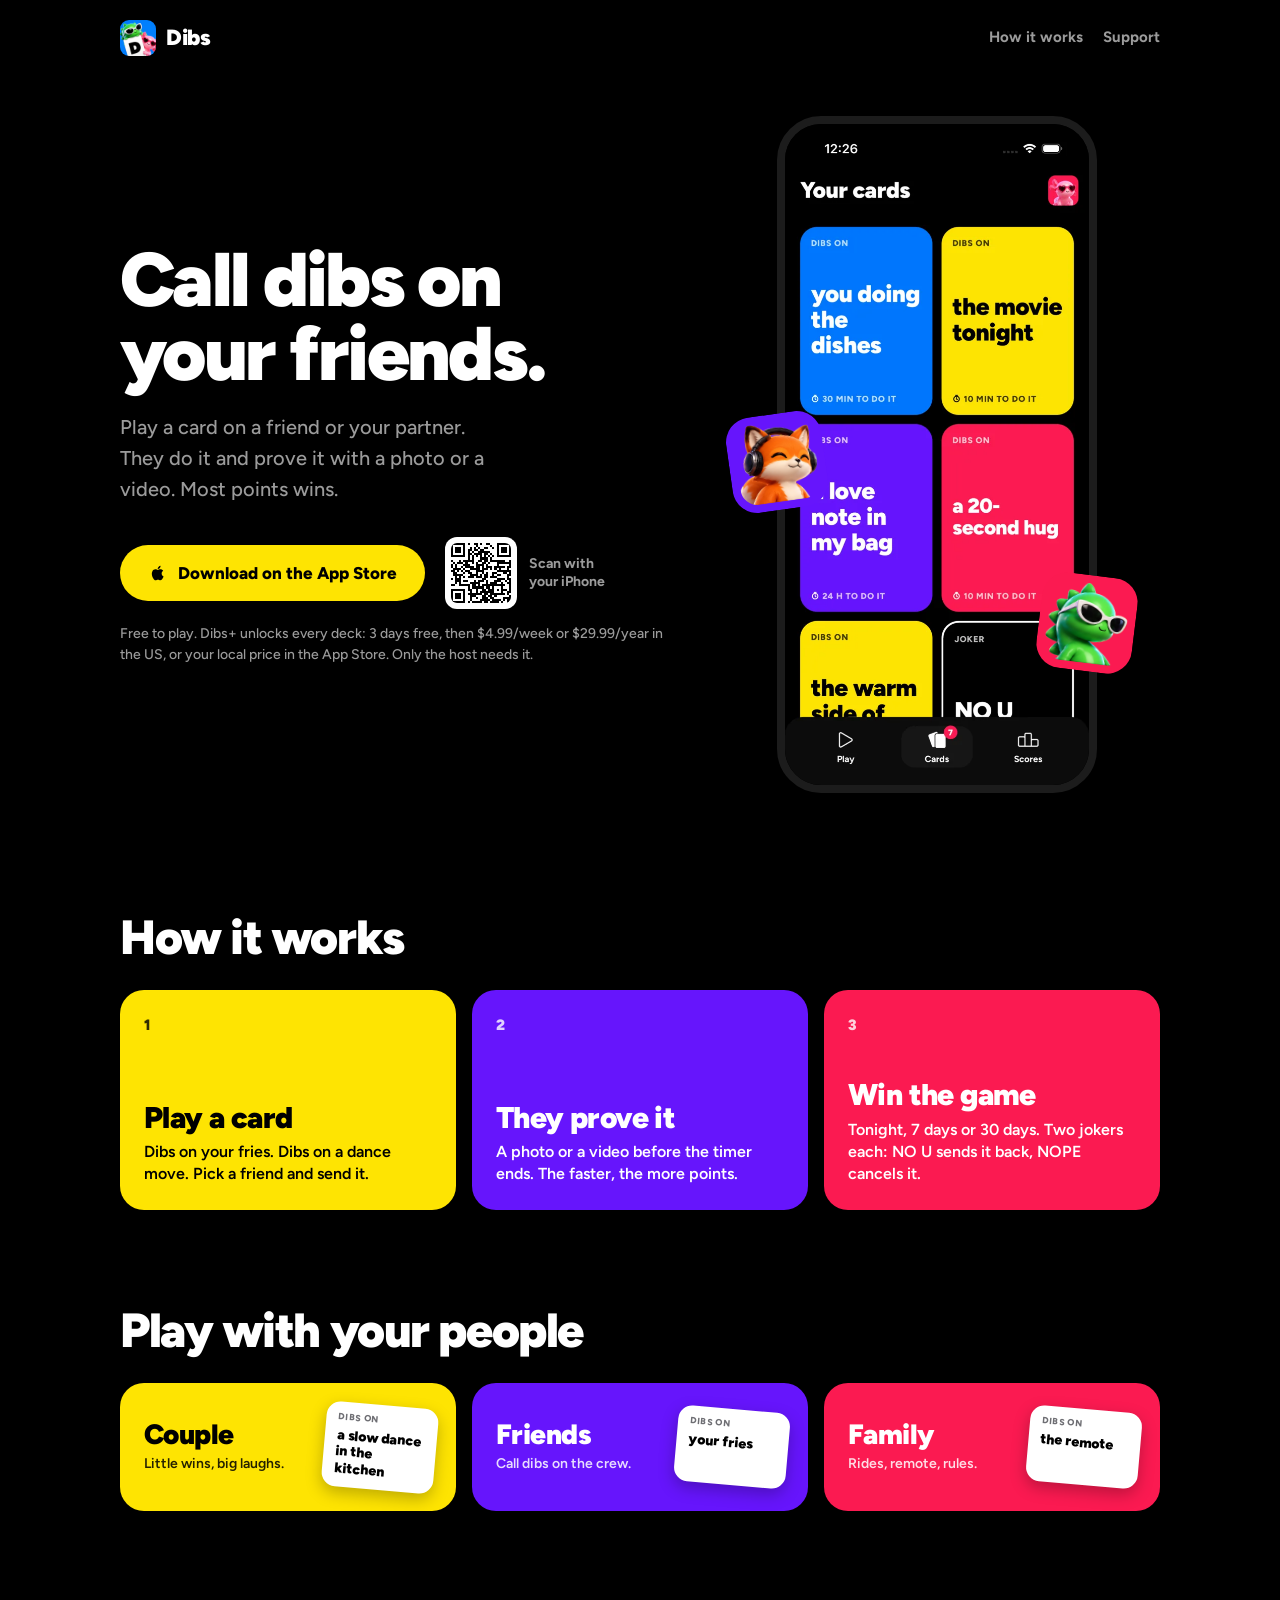
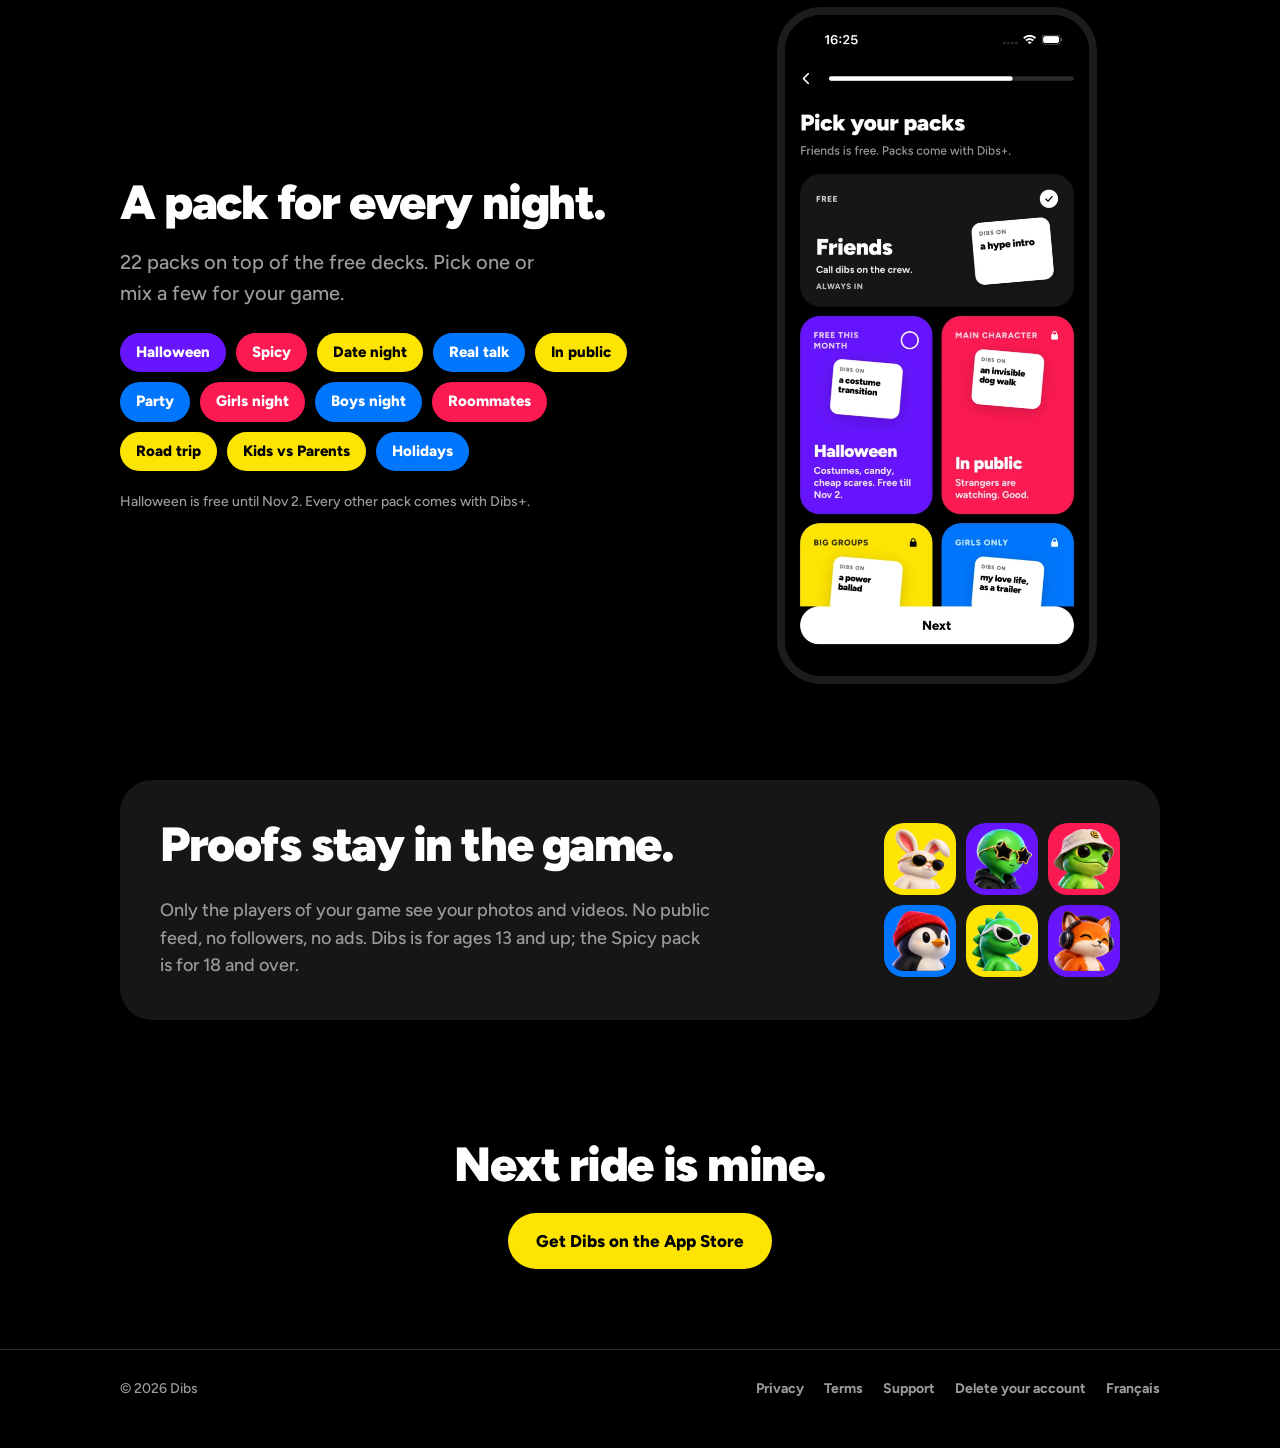
==== commit ec52d9fe: "feat: site en français (fr/ : accueil, aide, suppression, confidentialité, conditions ; /app et /j b" ====
--- a/index.html
+++ b/index.html
@@ -21,6 +21,10 @@
 <link href="https://fonts.googleapis.com/css2?family=Figtree:wght@500;600;700;800;900&display=swap" rel="stylesheet">
 <link rel="stylesheet" href="styles.css">
 <script src="go.js"></script>
+<script>
+  // Téléphone ou navigateur en français : la page française, sauf si « English » a été choisi.
+  if (DIBS.lang === 'fr' && (location.pathname === '/' || location.pathname === '/index.html')) location.replace('/fr' + location.search);
+</script>
 </head>
 <body>
 <header class="wrap top">
@@ -85,7 +89,7 @@
     <div class="promise">
       <div>
         <h2>Proofs stay in the game.</h2>
-        <p>Only the players of your game see your photos and videos. No public feed, no followers, no ads. Dibs is for adults 18 and over.</p>
+        <p>Only the players of your game see your photos and videos. No public feed, no followers, no ads. Dibs is for ages 13 and up; the Spicy pack is for 18 and over.</p>
       </div>
       <div class="avatars" aria-hidden="true">
         <img class="y" src="img/lapin.webp" alt=""><img class="v" src="img/alien.webp" alt=""><img class="p" src="img/grenouille.webp" alt="">
@@ -103,7 +107,7 @@
 <footer>
   <div class="wrap">
     <span>&copy; 2026 Dibs</span>
-    <nav><a href="privacy">Privacy</a><a href="terms">Terms</a><a href="support">Support</a><a href="delete-account">Delete your account</a></nav>
+    <nav><a href="privacy">Privacy</a><a href="terms">Terms</a><a href="support">Support</a><a href="delete-account">Delete your account</a><a href="/fr" data-lang="fr">Français</a></nav>
   </div>
 </footer>
 <script>
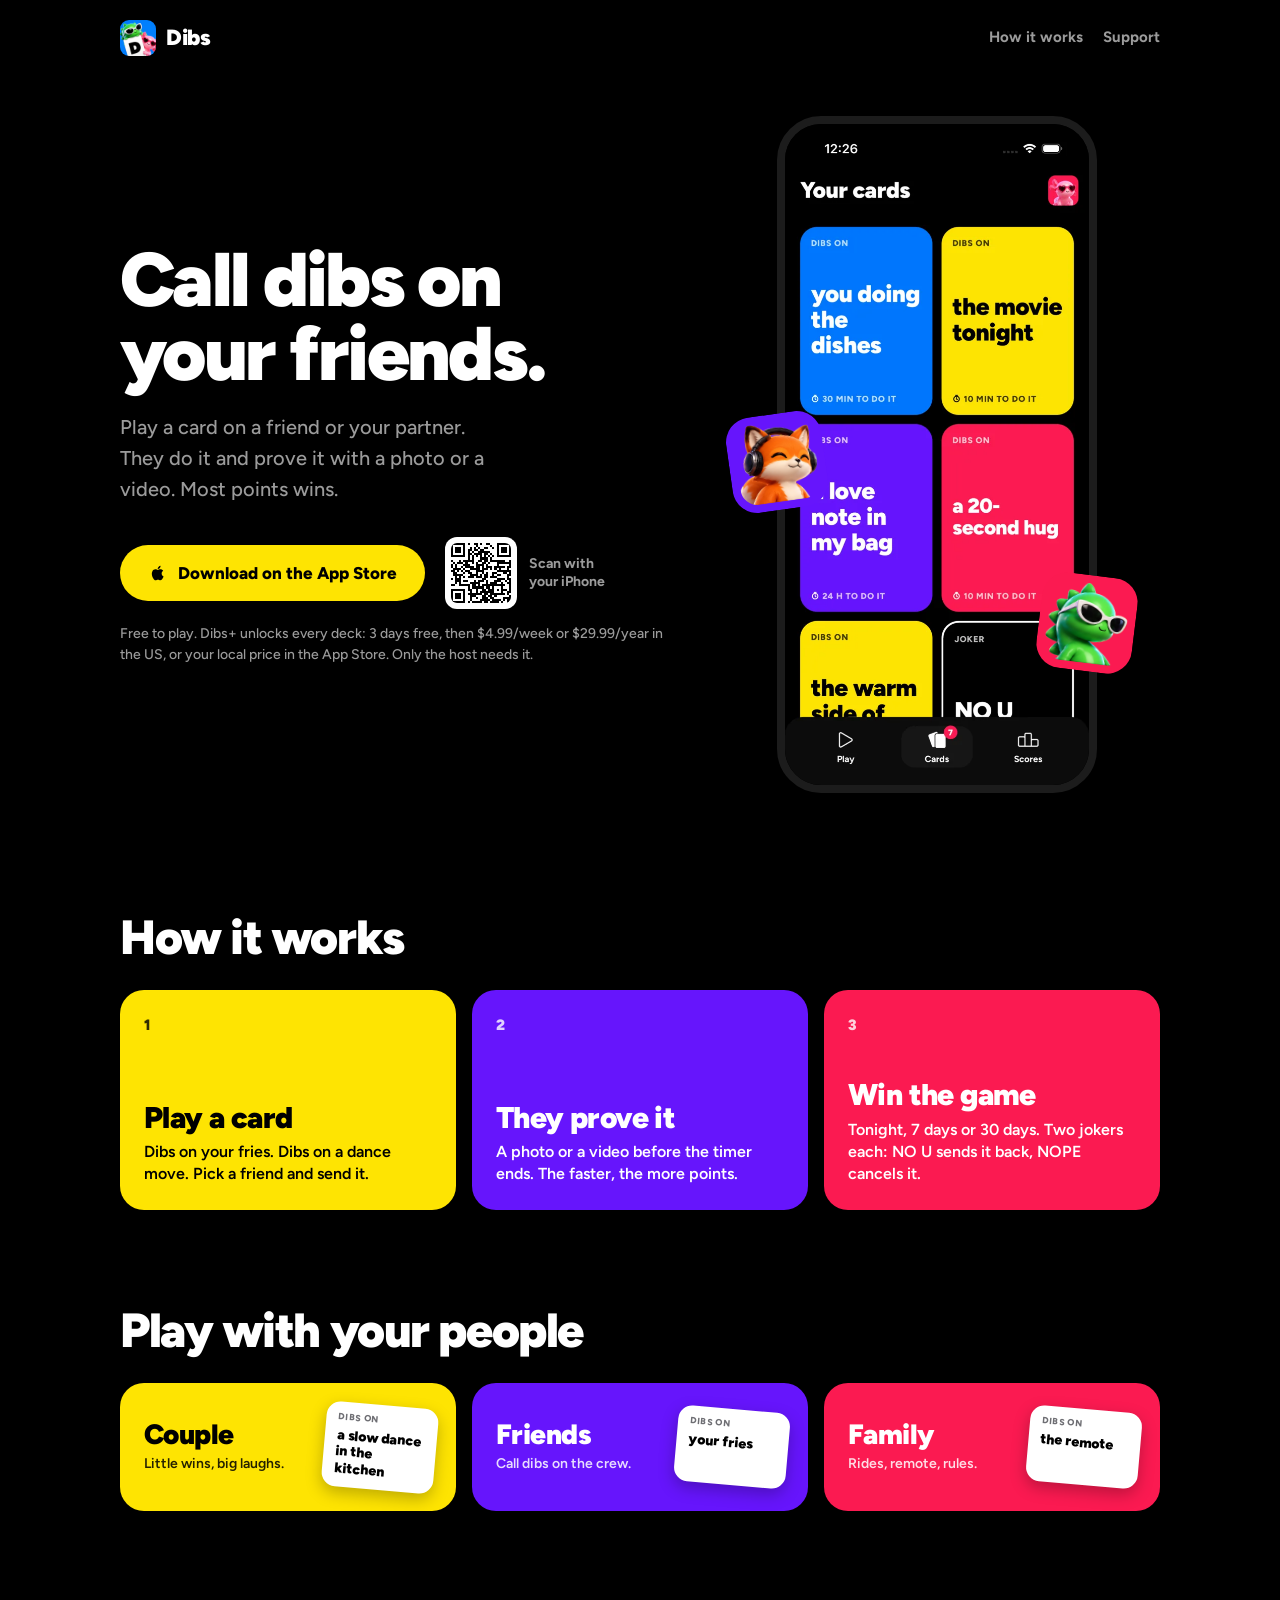
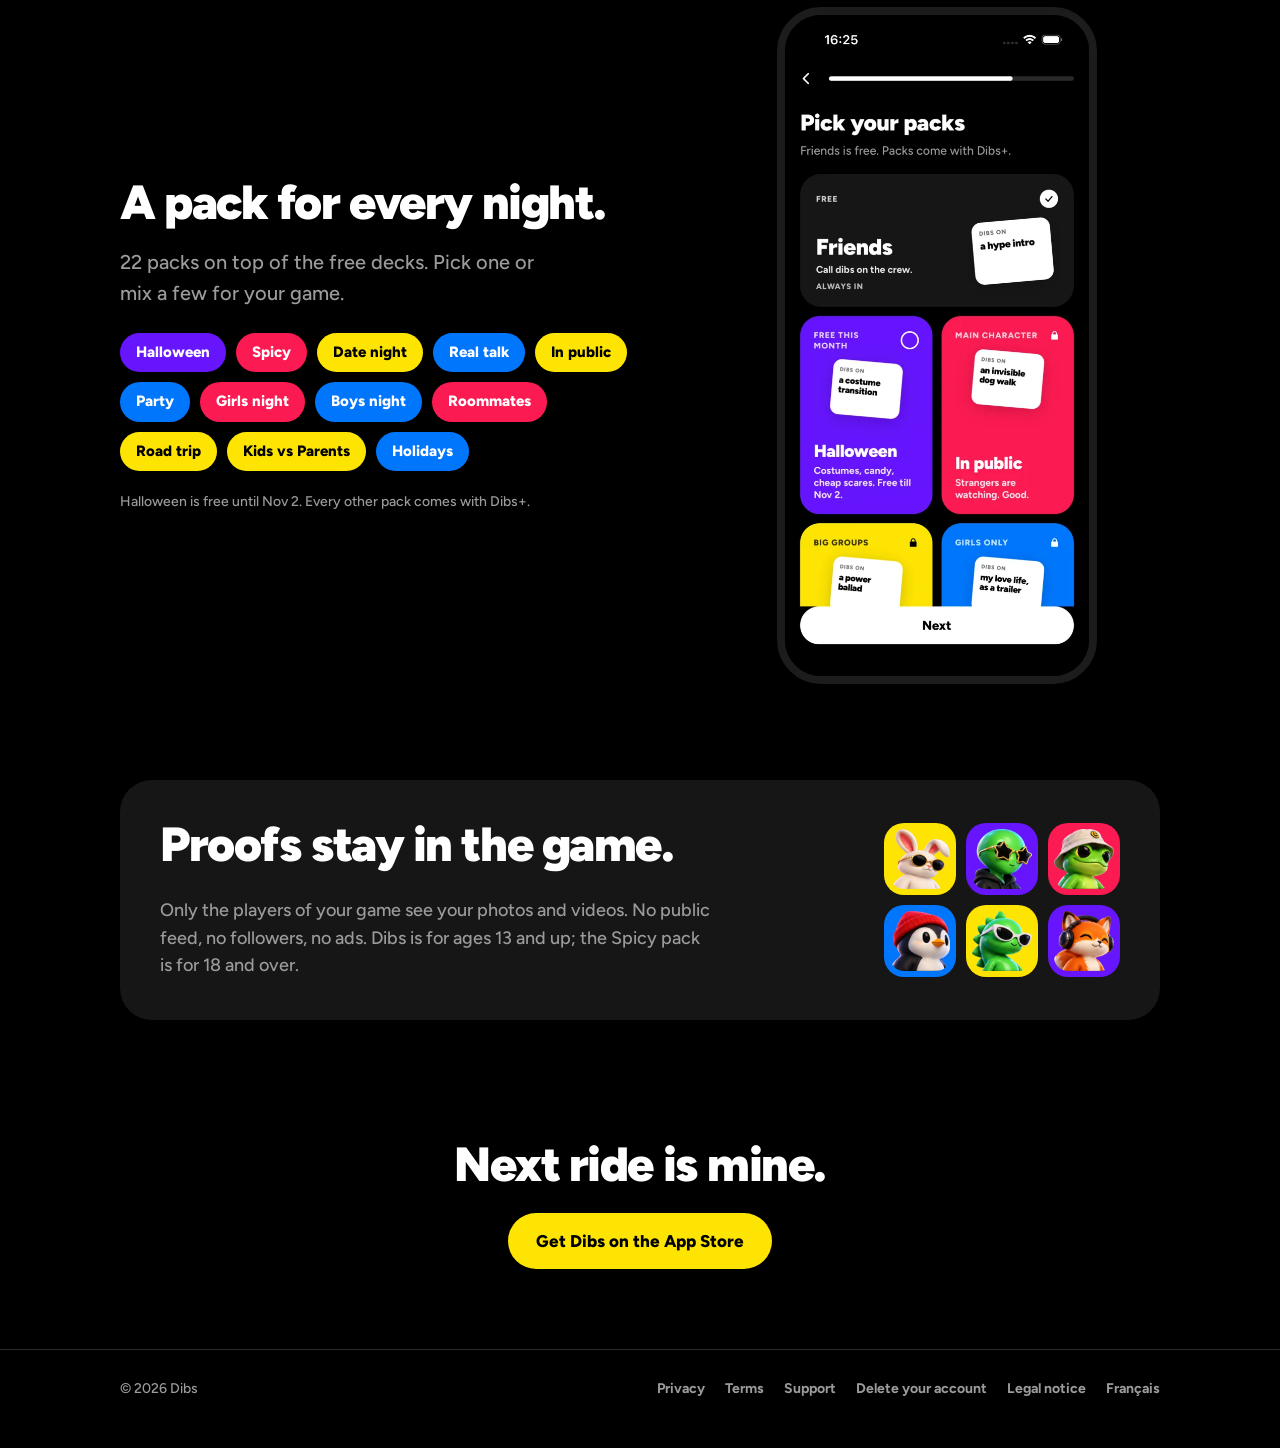
==== commit d47d5bab: "feat: mentions légales (/legal, /fr/mentions-legales) et lien dans le pied de page EN et FR" ====
--- a/index.html
+++ b/index.html
@@ -107,7 +107,7 @@
 <footer>
   <div class="wrap">
     <span>&copy; 2026 Dibs</span>
-    <nav><a href="privacy">Privacy</a><a href="terms">Terms</a><a href="support">Support</a><a href="delete-account">Delete your account</a><a href="/fr" data-lang="fr">Français</a></nav>
+    <nav><a href="privacy">Privacy</a><a href="terms">Terms</a><a href="support">Support</a><a href="delete-account">Delete your account</a><a href="legal">Legal notice</a><a href="/fr" data-lang="fr">Français</a></nav>
   </div>
 </footer>
 <script>
